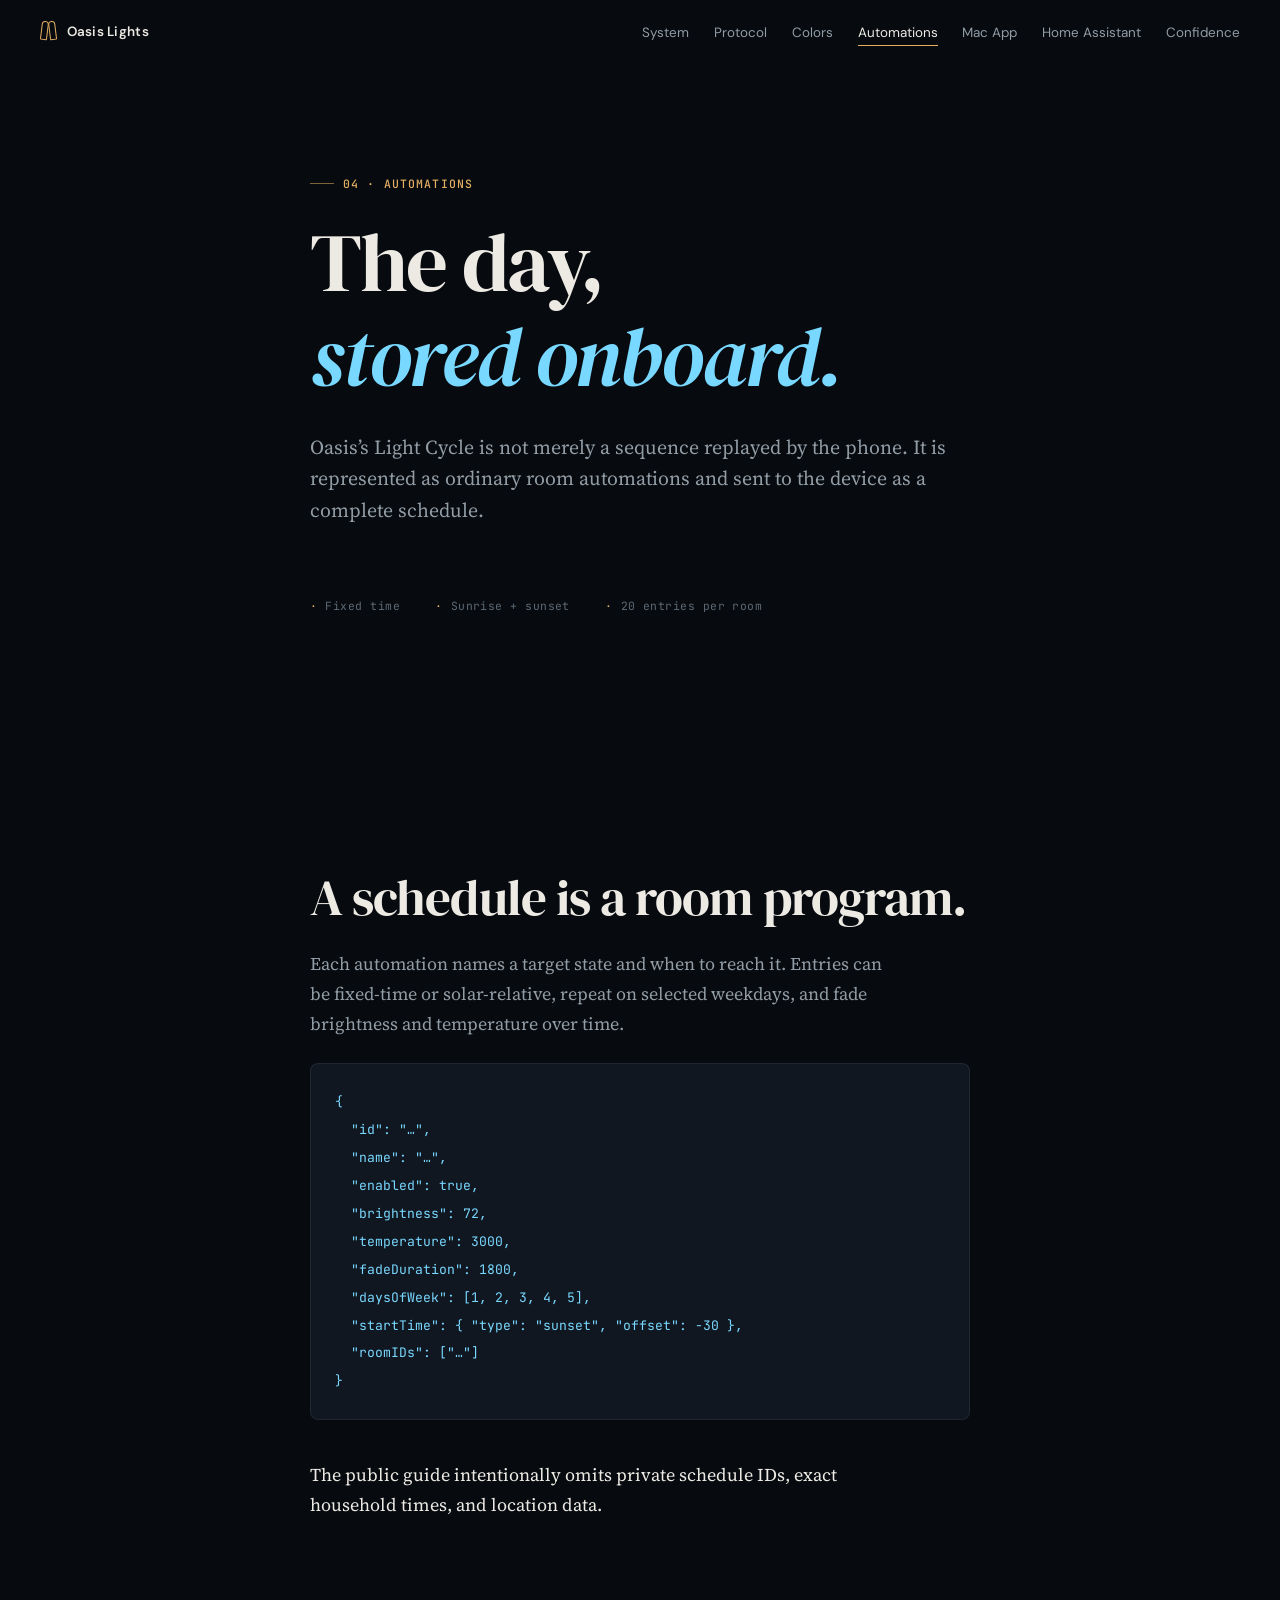
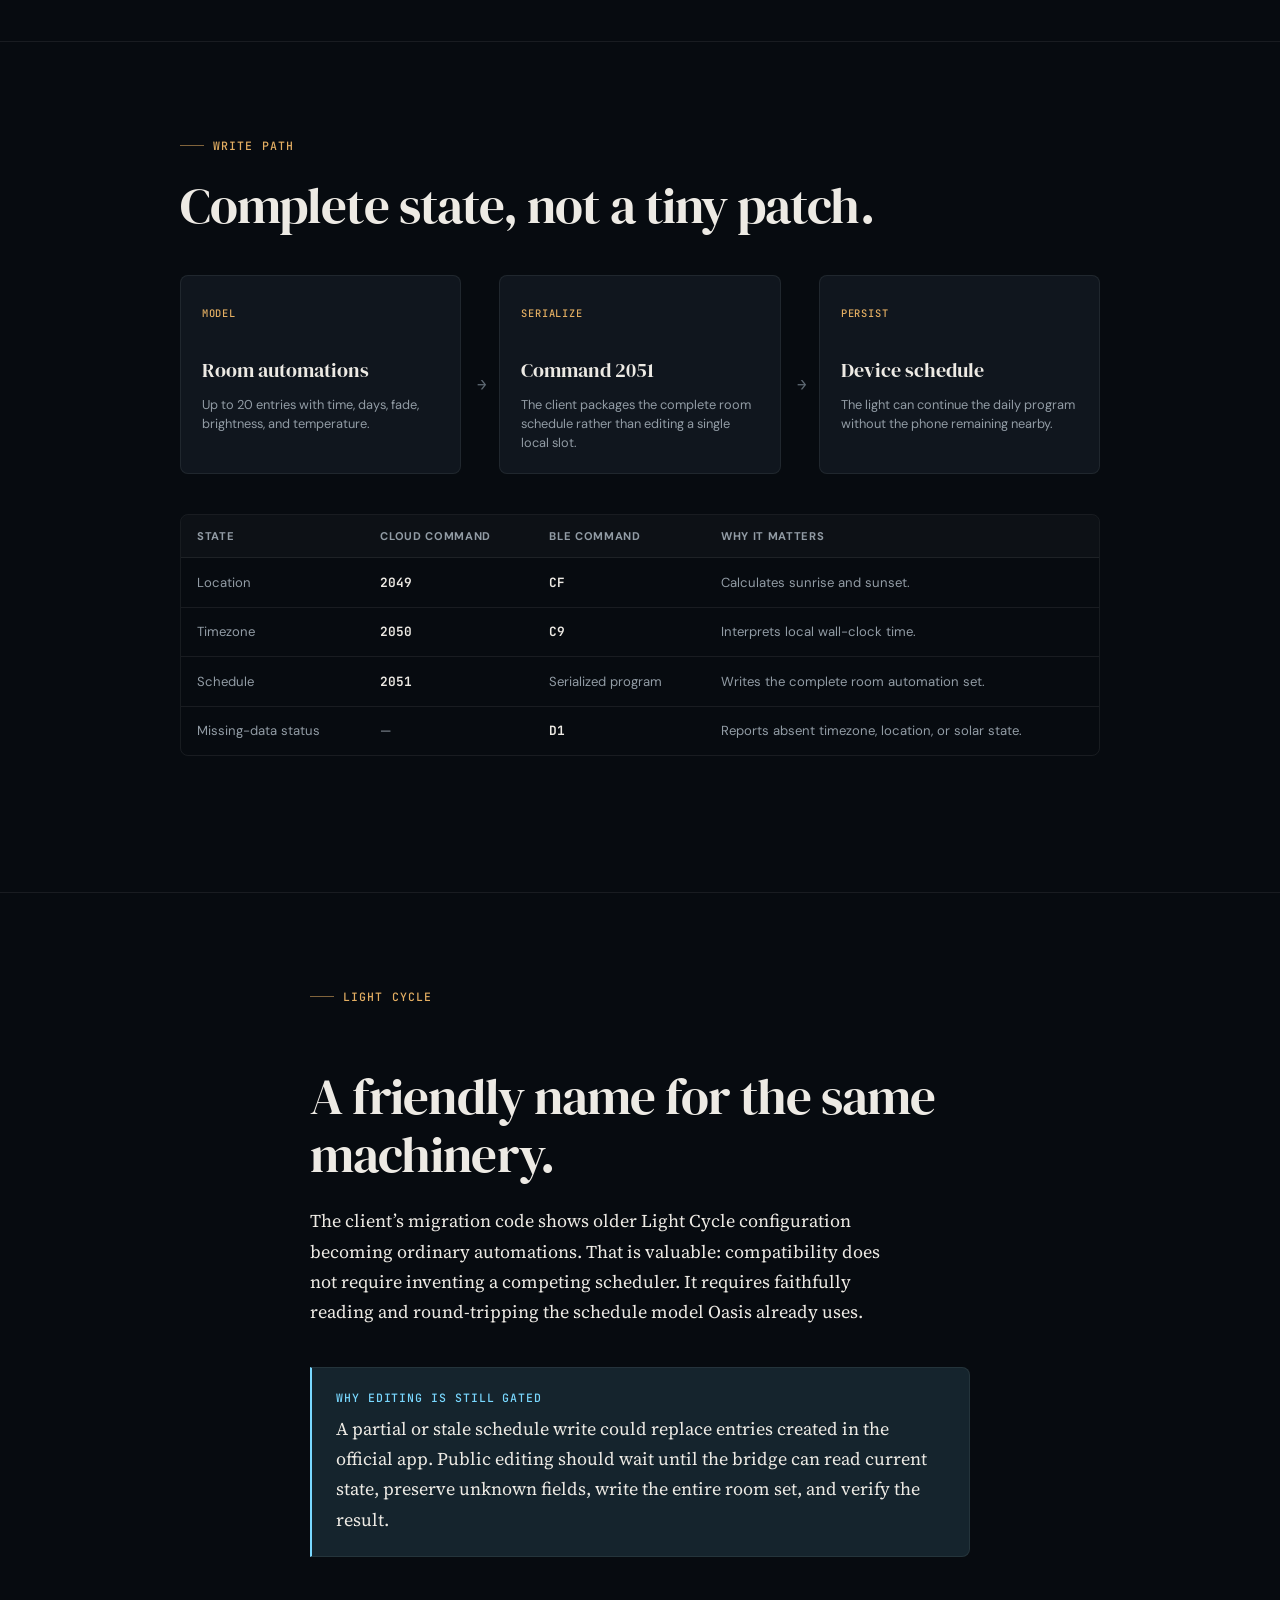
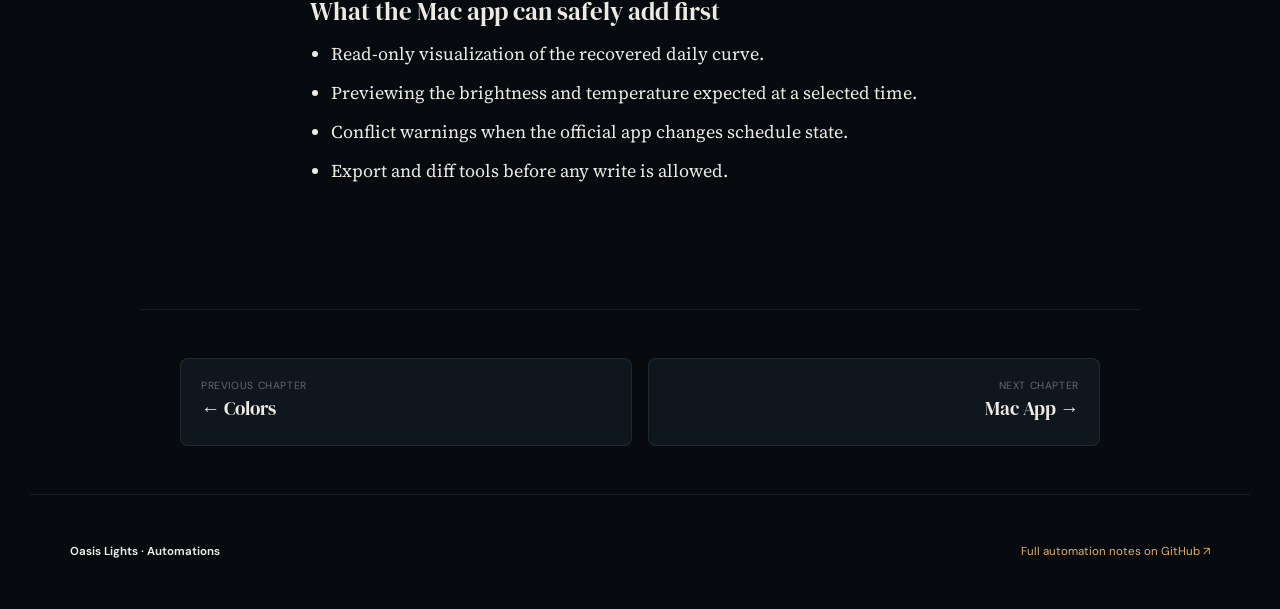
==== site/pages/automations.html @ af357dfb "Open-source Oasis Lights for Mac" ====
<!doctype html><html lang="en"><head><meta charset="utf-8"><meta name="viewport" content="width=device-width, initial-scale=1"><title>Automations — Oasis Lights Field Guide</title><meta name="description" content="The schedule and Light Cycle model inside Oasis lights."><link rel="stylesheet" href="../css/style.css?v=2"><script src="../js/main.js?v=2" defer></script></head>
<body><a class="skip-link" href="#main">Skip to content</a><nav class="nav" aria-label="Technical field guide"><a class="nav-logo" href="../index.html"><span class="mark" aria-hidden="true"></span> Oasis Lights</a><ul class="nav-links"><li><a href="system.html">System</a></li><li><a href="protocol.html">Protocol</a></li><li><a href="colors.html">Colors</a></li><li><a class="active" href="automations.html">Automations</a></li><li><a href="mac-app.html">Mac App</a></li><li><a href="home-assistant.html">Home Assistant</a></li><li><a href="confidence.html">Confidence</a></li></ul></nav>
<main class="page" id="main"><header class="hero container"><p class="section-label">04 · Automations</p><h1>The day,<br><em>stored onboard.</em></h1><p class="subtitle">Oasis’s Light Cycle is not merely a sequence replayed by the phone. It is represented as ordinary room automations and sent to the device as a complete schedule.</p><div class="hero-meta"><span>Fixed time</span><span>Sunrise + sunset</span><span>20 entries per room</span></div></header>
<section class="section"><div class="container prose fade-in"><h2>A schedule is a room program.</h2><p class="lead">Each automation names a target state and when to reach it. Entries can be fixed-time or solar-relative, repeat on selected weekdays, and fade brightness and temperature over time.</p><pre><code>{
  "id": "…",
  "name": "…",
  "enabled": true,
  "brightness": 72,
  "temperature": 3000,
  "fadeDuration": 1800,
  "daysOfWeek": [1, 2, 3, 4, 5],
  "startTime": { "type": "sunset", "offset": -30 },
  "roomIDs": ["…"]
}</code></pre><p>The public guide intentionally omits private schedule IDs, exact household times, and location data.</p></div></section>
<section class="section"><div class="container container--wide fade-in"><p class="section-label">Write path</p><h2>Complete state, not a tiny patch.</h2><div class="flow"><article class="flow-node"><span>Model</span><h3>Room automations</h3><p>Up to 20 entries with time, days, fade, brightness, and temperature.</p></article><article class="flow-node"><span>Serialize</span><h3>Command 2051</h3><p>The client packages the complete room schedule rather than editing a single local slot.</p></article><article class="flow-node"><span>Persist</span><h3>Device schedule</h3><p>The light can continue the daily program without the phone remaining nearby.</p></article></div>
<div class="table-wrap"><table><thead><tr><th>State</th><th>Cloud command</th><th>BLE command</th><th>Why it matters</th></tr></thead><tbody><tr><td>Location</td><td><strong>2049</strong></td><td><strong>CF</strong></td><td>Calculates sunrise and sunset.</td></tr><tr><td>Timezone</td><td><strong>2050</strong></td><td><strong>C9</strong></td><td>Interprets local wall-clock time.</td></tr><tr><td>Schedule</td><td><strong>2051</strong></td><td>Serialized program</td><td>Writes the complete room automation set.</td></tr><tr><td>Missing-data status</td><td>—</td><td><strong>D1</strong></td><td>Reports absent timezone, location, or solar state.</td></tr></tbody></table></div></div></section>
<section class="section"><div class="container prose fade-in"><p class="section-label">Light Cycle</p><h2>A friendly name for the same machinery.</h2><p>The client’s migration code shows older Light Cycle configuration becoming ordinary automations. That is valuable: compatibility does not require inventing a competing scheduler. It requires faithfully reading and round-tripping the schedule model Oasis already uses.</p><div class="callout callout--cyan"><div class="callout-title">Why editing is still gated</div><p>A partial or stale schedule write could replace entries created in the official app. Public editing should wait until the bridge can read current state, preserve unknown fields, write the entire room set, and verify the result.</p></div><h3>What the Mac app can safely add first</h3><ul><li>Read-only visualization of the recovered daily curve.</li><li>Previewing the brightness and temperature expected at a selected time.</li><li>Conflict warnings when the official app changes schedule state.</li><li>Export and diff tools before any write is allowed.</li></ul></div></section>
<div class="page-nav container container--wide"><a href="colors.html"><small>Previous chapter</small><strong>← Colors</strong></a><a href="mac-app.html"><small>Next chapter</small><strong>Mac App →</strong></a></div></main><footer class="site-footer"><div><strong>Oasis Lights · Automations</strong></div><div><a href="https://github.com/malpern/oasis-lights-mac/blob/main/Research/OASIS_AUTOMATION_PROTOCOL.md">Full automation notes on GitHub ↗</a></div></footer></body></html>
---- site/css/style.css ----
@import url('https://fonts.googleapis.com/css2?family=DM+Serif+Display:ital@0;1&family=Source+Serif+4:ital,opsz,wght@0,8..60,300..800;1,8..60,300..800&family=JetBrains+Mono:wght@300;400;500;600&family=DM+Sans:wght@300;400;500;600;700&display=swap');

:root {
  --bg: #070b10;
  --bg-warm: #0b0f14;
  --surface: rgba(18, 25, 33, 0.86);
  --surface-solid: #111922;
  --surface-hover: #16212c;
  --surface-border: rgba(255, 255, 255, 0.07);
  --text: #edeae4;
  --text-secondary: #929ca5;
  --text-tertiary: #5e6973;
  --accent: #e3ae62;
  --accent-dim: rgba(227, 174, 98, 0.13);
  --accent-glow: rgba(227, 174, 98, 0.28);
  --cyan: #79d8ff;
  --cyan-dim: rgba(121, 216, 255, 0.12);
  --green: #79bf94;
  --green-dim: rgba(121, 191, 148, 0.12);
  --red: #cf7871;
  --red-dim: rgba(207, 120, 113, 0.12);
  --violet: #a78bce;
  --code-bg: #101720;
  --font-display: 'DM Serif Display', Georgia, serif;
  --font-body: 'Source Serif 4', Georgia, serif;
  --font-mono: 'JetBrains Mono', 'SF Mono', monospace;
  --font-ui: 'DM Sans', -apple-system, sans-serif;
  --content-width: 740px;
  --wide-width: 1000px;
  --max-width: 1220px;
  --ease-out: cubic-bezier(0.16, 1, 0.3, 1);
}

*, *::before, *::after { box-sizing: border-box; margin: 0; padding: 0; }
html { scroll-behavior: smooth; -webkit-font-smoothing: antialiased; background: var(--bg); }
body { min-height: 100vh; overflow-x: hidden; color: var(--text); background: var(--bg); font-family: var(--font-body); font-size: 18px; line-height: 1.68; }
body::before { content: ''; position: fixed; inset: 0; z-index: -1; pointer-events: none; background: radial-gradient(ellipse 80% 50% at 50% -20%, rgba(227,174,98,.04), transparent), radial-gradient(ellipse 55% 45% at 90% 100%, rgba(121,216,255,.03), transparent); }
::selection { color: var(--accent); background: var(--accent-dim); }
a { color: var(--accent); text-decoration: none; transition: color 150ms ease; }
a:hover { color: var(--text); }
p { max-width: 66ch; margin-bottom: 1.5rem; }
strong { color: var(--text); font-weight: 650; }
em { color: var(--accent); }
h1, h2, h3 { color: var(--text); font-family: var(--font-display); font-weight: 400; line-height: 1.13; }
h1 { font-size: clamp(3rem, 6.5vw, 5.35rem); letter-spacing: -.025em; }
h2 { margin-bottom: 1.4rem; font-size: clamp(2.2rem, 4vw, 3.2rem); letter-spacing: -.018em; }
h3 { margin-bottom: .85rem; font-size: 1.55rem; }
h4 { margin-bottom: 1rem; color: var(--text-secondary); font: 500 .78rem/1.4 var(--font-ui); letter-spacing: .09em; text-transform: uppercase; }
code { padding: .12em .38em; border: 1px solid rgba(255,255,255,.05); border-radius: 4px; color: var(--cyan); background: var(--code-bg); font-family: var(--font-mono); font-size: .86em; }
pre { margin: 0 0 2.5rem; padding: 1.5rem; overflow: auto; border: 1px solid var(--surface-border); border-radius: 8px; background: var(--code-bg); line-height: 1.55; }
pre code { padding: 0; border: 0; background: none; font-size: .82rem; }

.skip-link { position: fixed; top: 10px; left: 10px; z-index: 1000; padding: .55rem .8rem; color: var(--bg); background: var(--text); font: 600 .75rem var(--font-ui); transform: translateY(-160%); }
.skip-link:focus { transform: translateY(0); }

.nav { position: fixed; inset: 0 0 auto; z-index: 100; display: flex; align-items: center; justify-content: space-between; padding: 1rem 2.5rem; transition: background 250ms ease, backdrop-filter 250ms ease; }
.nav.scrolled { border-bottom: 1px solid var(--surface-border); background: rgba(7,11,16,.86); backdrop-filter: blur(20px) saturate(1.2); }
.nav-logo { display: flex; align-items: center; gap: .6rem; color: var(--text); font: 600 .84rem var(--font-ui); letter-spacing: .02em; white-space: nowrap; }
.nav-logo .mark { position: relative; width: 17px; height: 22px; }
.nav-logo .mark::before, .nav-logo .mark::after { content: ''; position: absolute; top: 1px; width: 7px; height: 19px; border: 1px solid var(--accent); border-radius: 7px 7px 2px 2px; }
.nav-logo .mark::before { left: 1px; transform: rotate(7deg); }
.nav-logo .mark::after { right: 1px; transform: rotate(-7deg); }
.nav-links { display: flex; gap: 1.55rem; list-style: none; }
.nav-links a { position: relative; color: var(--text-secondary); font: 400 .84rem var(--font-ui); white-space: nowrap; }
.nav-links a:hover, .nav-links a.active { color: var(--text); }
.nav-links a.active::after { content: ''; position: absolute; right: 0; bottom: -5px; left: 0; height: 1px; background: var(--accent); }

.page { min-height: 100vh; padding-top: 80px; }
.container { width: 100%; max-width: var(--content-width); margin: 0 auto; padding-right: 2.5rem; padding-left: 2.5rem; }
.container--wide { max-width: var(--wide-width); }
.container--full { max-width: var(--max-width); }
.section { padding-top: 6rem; padding-bottom: 6rem; }
.section + .section { border-top: 1px solid var(--surface-border); }
.section-label { display: flex; align-items: center; gap: .55rem; margin-bottom: 1.5rem; color: var(--accent); font: 500 .72rem var(--font-mono); letter-spacing: .1em; text-transform: uppercase; }
.section-label::before { content: ''; width: 24px; height: 1px; background: var(--accent); opacity: .55; }
.subtitle { margin-top: 1.8rem; color: var(--text-secondary); font-size: 1.24rem; line-height: 1.58; }

.hero { position: relative; display: flex; flex-direction: column; justify-content: center; min-height: 67vh; padding-top: 6rem; padding-bottom: 6rem; }
.hero--home { min-height: 84vh; }
.hero--home::before { content: ''; position: absolute; z-index: -1; top: 4%; right: -24%; width: 760px; height: 760px; border: 1px solid rgba(227,174,98,.07); border-radius: 50%; background: radial-gradient(circle at 50% 50%, rgba(121,216,255,.08), transparent 50%); }
.hero--home::after { content: ''; position: absolute; z-index: -1; top: 12%; right: -12%; width: 520px; height: 520px; border: 1px solid rgba(227,174,98,.05); border-radius: 50%; }
.hero h1 em { color: var(--cyan); font-style: italic; }
.hero-meta { display: flex; flex-wrap: wrap; gap: 2.2rem; margin-top: 3rem; color: var(--text-tertiary); font: 400 .71rem var(--font-mono); letter-spacing: .04em; }
.hero-meta span::before { content: '·'; margin-right: .5rem; color: var(--accent); }
.hero-visual { position: absolute; z-index: -2; top: 5%; right: -35%; width: 72%; height: 90%; opacity: .18; object-fit: cover; object-position: 30% center; mask-image: linear-gradient(90deg, transparent, black 35%, black 74%, transparent); }
.hero--home > :not(.official-hero-media) { position: relative; z-index: 1; max-width: 56%; }
.official-hero-media { position: absolute; z-index: 0; top: 11%; right: -2%; width: 53%; margin: 0; }
.official-hero-media::before { content: ''; position: absolute; z-index: 1; inset: 0; pointer-events: none; background: linear-gradient(90deg, var(--bg), transparent 32%), linear-gradient(0deg, rgba(7,11,16,.25), transparent 35%); }
.official-hero-media a { display: block; overflow: hidden; border: 1px solid var(--surface-border); border-radius: 10px; }
.official-hero-media img { display: block; width: 100%; aspect-ratio: 1.75; object-fit: cover; opacity: .84; filter: saturate(.86) contrast(1.03); transition: opacity 220ms ease, transform 500ms var(--ease-out); }
.official-hero-media a:hover img { opacity: 1; transform: scale(1.015); }
.official-hero-media figcaption { position: relative; z-index: 2; margin-top: .7rem; color: var(--text-tertiary); font: 400 .65rem/1.4 var(--font-ui); text-align: right; }

.product-intro { padding-top: 4rem; }
.product-gallery { display: grid; grid-template-columns: 1.3fr 1fr 1fr; gap: .8rem; margin-top: 2.5rem; }
.product-gallery figure { overflow: hidden; border: 1px solid var(--surface-border); border-radius: 8px; background: var(--surface); }
.product-gallery figure > a { display: block; overflow: hidden; }
.product-gallery img { display: block; width: 100%; aspect-ratio: 1.55; object-fit: cover; filter: saturate(.88); transition: filter 220ms ease, transform 500ms var(--ease-out); }
.product-gallery a:hover img { filter: saturate(1.05); transform: scale(1.025); }
.product-gallery figcaption { padding: .65rem .75rem; color: var(--text-tertiary); font: 400 .67rem/1.4 var(--font-ui); }
.provenance-note { max-width: none; margin: 1.2rem 0 0; color: var(--text-tertiary); font: 400 .72rem/1.55 var(--font-ui); }

.stats { display: grid; grid-template-columns: repeat(5, 1fr); gap: 1px; margin-top: 2rem; overflow: hidden; border: 1px solid var(--surface-border); border-radius: 8px; background: var(--surface-border); }
.stat { padding: 1.5rem 1rem; background: var(--surface); text-align: center; }
.stat-value { color: var(--accent); font: 500 1.55rem var(--font-mono); }
.stat-label { margin-top: .35rem; color: var(--text-tertiary); font: 500 .67rem var(--font-ui); letter-spacing: .04em; text-transform: uppercase; }

.explore-grid, .card-grid { display: grid; grid-template-columns: repeat(2, 1fr); gap: 1rem; margin-top: 3rem; }
.explore-card, .card { position: relative; display: block; padding: 1.65rem; overflow: hidden; border: 1px solid var(--surface-border); border-radius: 8px; color: var(--text); background: var(--surface); transition: transform 240ms var(--ease-out), border-color 240ms ease, background 240ms ease; }
.explore-card:hover, .card:hover { color: var(--text); background: var(--surface-hover); border-color: rgba(227,174,98,.28); transform: translateY(-3px); }
.explore-card h3, .card h3 { margin-bottom: .55rem; }
.explore-card p, .card p { margin-bottom: 0; color: var(--text-secondary); font: 400 .9rem/1.55 var(--font-ui); }
.explore-card .card-link { display: inline-block; margin-top: 1.4rem; color: var(--accent); font: 500 .72rem var(--font-ui); letter-spacing: .04em; text-transform: uppercase; }
.explore-card.featured { grid-column: span 2; min-height: 260px; background: linear-gradient(120deg, rgba(227,174,98,.11), transparent 50%), var(--surface); }
.explore-card .number { position: absolute; top: 1.5rem; right: 1.5rem; color: var(--text-tertiary); font: 400 .7rem var(--font-mono); }

.assessment-grid { display: grid; grid-template-columns: repeat(2, 1fr); gap: 1.2rem; margin-top: 2.5rem; }
.level-card { padding: 1.5rem; border: 1px solid var(--surface-border); border-radius: 8px; background: var(--surface); }
.level-head { display: flex; align-items: center; justify-content: space-between; }
.level-number { color: var(--accent); font: 500 .72rem var(--font-mono); letter-spacing: .08em; text-transform: uppercase; }
.level-score { color: var(--text-secondary); font: 400 .78rem var(--font-mono); }
.level-card h3 { margin-top: 1.4rem; }
.level-card p { margin-bottom: 1.25rem; color: var(--text-secondary); font: .88rem/1.55 var(--font-ui); }
.meter { height: 3px; overflow: hidden; background: rgba(255,255,255,.06); }
.meter span { display: block; width: var(--score); height: 100%; background: linear-gradient(90deg, var(--accent), var(--cyan)); }

.method-list { display: grid; grid-template-columns: repeat(2, 1fr); gap: 2rem 3rem; margin-top: 2.5rem; counter-reset: method; }
.method { position: relative; padding-left: 2.8rem; counter-increment: method; }
.method::before { content: counter(method); position: absolute; top: .1rem; left: 0; display: grid; place-items: center; width: 1.8rem; height: 1.8rem; border: 1px solid var(--surface-border); border-radius: 50%; color: var(--accent); font: 500 .65rem var(--font-mono); }
.method h3 { font-size: 1.25rem; }
.method p { color: var(--text-secondary); font: .87rem/1.55 var(--font-ui); }

.prose h2 { margin-top: 4rem; }
.prose h3 { margin-top: 2.5rem; }
.prose ul, .prose ol { margin: 0 0 1.7rem 1.3rem; }
.prose li { margin-bottom: .55rem; }
.lead { color: var(--text-secondary); font-size: 1.12rem; }

.callout { margin: 2.5rem 0; padding: 1.35rem 1.5rem; border: 1px solid var(--surface-border); border-left: 2px solid var(--accent); border-radius: 0 8px 8px 0; background: var(--surface); }
.callout--cyan { border-left-color: var(--cyan); background: var(--cyan-dim); }
.callout--green { border-left-color: var(--green); background: var(--green-dim); }
.callout--danger { border-left-color: var(--red); background: var(--red-dim); }
.callout-title { margin-bottom: .55rem; color: var(--accent); font: 500 .72rem var(--font-mono); letter-spacing: .08em; text-transform: uppercase; }
.callout--cyan .callout-title { color: var(--cyan); }
.callout--green .callout-title { color: var(--green); }
.callout--danger .callout-title { color: var(--red); }
.callout p:last-child { margin-bottom: 0; }

.table-wrap { margin: 2.5rem 0; overflow-x: auto; border: 1px solid var(--surface-border); border-radius: 8px; }
table { width: 100%; border-collapse: collapse; font: 400 .82rem/1.5 var(--font-ui); }
th { padding: .8rem 1rem; color: var(--text-secondary); background: rgba(255,255,255,.025); font-size: .7rem; letter-spacing: .06em; text-align: left; text-transform: uppercase; }
td { padding: .9rem 1rem; border-top: 1px solid var(--surface-border); color: var(--text-secondary); vertical-align: top; }
td strong { font-family: var(--font-mono); font-size: .8rem; }
.tag { display: inline-block; padding: .25rem .45rem; border-radius: 3px; color: var(--text-secondary); background: rgba(255,255,255,.05); font: 500 .62rem var(--font-mono); letter-spacing: .04em; text-transform: uppercase; white-space: nowrap; }
.tag--confirmed { color: var(--green); background: var(--green-dim); }
.tag--partial { color: var(--accent); background: var(--accent-dim); }
.tag--unknown { color: var(--violet); background: rgba(167,139,206,.12); }
.tag--excluded { color: var(--red); background: var(--red-dim); }

.flow { display: grid; grid-template-columns: repeat(3, 1fr); gap: 2.4rem; margin: 2.5rem 0; }
.flow-node { position: relative; min-height: 160px; padding: 1.3rem; border: 1px solid var(--surface-border); border-radius: 8px; background: var(--surface); }
.flow-node:not(:last-child)::after { content: '→'; position: absolute; top: 50%; right: -1.7rem; color: var(--text-tertiary); font: 400 1rem var(--font-mono); }
.flow-node span { color: var(--accent); font: 500 .65rem var(--font-mono); letter-spacing: .08em; text-transform: uppercase; }
.flow-node h3 { margin-top: 2rem; font-size: 1.25rem; }
.flow-node p { margin: 0; color: var(--text-secondary); font: .8rem/1.5 var(--font-ui); }

.architecture-stack { margin: 3rem 0; }
.stack-box { padding: 1.4rem; border: 1px solid var(--surface-border); border-radius: 8px; background: var(--surface); text-align: center; }
.stack-box + .stack-arrow { height: 54px; }
.stack-box strong { display: block; font: 600 1rem var(--font-ui); }
.stack-box span { color: var(--text-tertiary); font: .7rem var(--font-mono); }
.stack-box.accent { border-color: rgba(121,216,255,.35); box-shadow: 0 0 30px rgba(121,216,255,.05); }
.stack-box.accent strong { color: var(--cyan); }
.stack-arrow { position: relative; display: grid; place-items: center; color: var(--text-tertiary); font: .64rem var(--font-mono); letter-spacing: .05em; }
.stack-arrow::before { content: ''; position: absolute; top: 0; left: 50%; width: 1px; height: 100%; background: linear-gradient(var(--surface-border), var(--accent), var(--surface-border)); }
.stack-arrow span { position: relative; padding: .25rem .5rem; background: var(--bg); }

.preset-grid { display: grid; grid-template-columns: repeat(3, 1fr); gap: .75rem; margin: 2.5rem 0; }
.preset { padding: 1rem; border: 1px solid var(--surface-border); border-radius: 7px; background: var(--surface); }
.swatch { width: 100%; height: 72px; margin-bottom: .8rem; border-radius: 4px; background: var(--swatch); box-shadow: inset 0 0 30px rgba(255,255,255,.3), 0 0 24px color-mix(in srgb, var(--swatch) 20%, transparent); }
.preset strong { display: block; font: 600 .82rem var(--font-ui); }
.preset span { color: var(--text-tertiary); font: .68rem var(--font-mono); }

.light-lab { margin: 3rem 0; overflow: hidden; border: 1px solid var(--surface-border); border-radius: 9px; background: #050a0f; }
.lab-head { display: flex; justify-content: space-between; padding: .9rem 1rem; border-bottom: 1px solid var(--surface-border); color: var(--text-secondary); font: 500 .65rem var(--font-mono); letter-spacing: .08em; }
.lab-head span:last-child { color: var(--text-tertiary); }
.lab-stage { --lab-color: #ffb45a; --lab-brightness: .82; position: relative; display: flex; align-items: flex-end; justify-content: center; gap: 24px; height: 360px; overflow: hidden; background: radial-gradient(ellipse at 50% 88%, color-mix(in srgb, var(--lab-color) 36%, transparent), transparent 48%), linear-gradient(#081725, #030609 80%); }
.lab-light { position: relative; z-index: 2; width: 72px; height: 230px; border-radius: 44% 44% 12px 12px / 11% 11% 7px 7px; background: linear-gradient(90deg, #26343e, var(--lab-color), #1c2830); box-shadow: 0 0 calc(15px + 38px * var(--lab-brightness)) color-mix(in srgb, var(--lab-color) 48%, transparent); opacity: calc(.45 + var(--lab-brightness) * .55); }
.lab-light:last-child { width: 62px; height: 190px; }
.lab-light::after { content: ''; position: absolute; inset: 10px 11px 13px; border-radius: inherit; background: color-mix(in srgb, var(--lab-color) 75%, white); box-shadow: inset 0 0 16px white; }
.lab-controls { display: grid; grid-template-columns: .75fr 1.25fr auto; gap: 1rem; align-items: center; padding: 1rem; border-top: 1px solid var(--surface-border); }
.lab-controls label { display: flex; align-items: center; gap: .6rem; color: var(--text-tertiary); font: 500 .64rem var(--font-mono); letter-spacing: .06em; }
.lab-controls input[type=color] { width: 34px; height: 24px; padding: 0; border: 0; background: none; }
.lab-controls input[type=range] { width: 100%; accent-color: var(--cyan); }
.lab-controls output { color: var(--text-secondary); font: .66rem var(--font-mono); }

.confidence-block { margin: 3rem 0; }
.confidence-head { display: flex; align-items: end; justify-content: space-between; margin-bottom: 1rem; }
.confidence-head h3 { margin: 0; }
.confidence-score { color: var(--accent); font: 500 1.2rem var(--font-mono); }
.confidence-bar { height: 5px; overflow: hidden; border-radius: 3px; background: rgba(255,255,255,.06); }
.confidence-bar span { display: block; width: var(--score); height: 100%; background: linear-gradient(90deg, var(--accent), var(--cyan)); }
.evidence-columns { display: grid; grid-template-columns: 1fr 1fr; gap: 2rem; margin-top: 1.6rem; }
.evidence-columns h4 { color: var(--green); }
.evidence-columns > div:last-child h4 { color: var(--violet); }
.evidence-columns ul { margin-left: 1rem; color: var(--text-secondary); font: .86rem/1.55 var(--font-ui); }
.evidence-columns li { margin-bottom: .45rem; }

.page-nav { display: grid; grid-template-columns: 1fr 1fr; gap: 1rem; padding-top: 3rem; padding-bottom: 3rem; border-top: 1px solid var(--surface-border); }
.page-nav a { padding: 1.25rem; border: 1px solid var(--surface-border); border-radius: 8px; background: var(--surface); }
.page-nav a:last-child { text-align: right; }
.page-nav small { display: block; color: var(--text-tertiary); font: .65rem var(--font-ui); letter-spacing: .06em; text-transform: uppercase; }
.page-nav strong { font-family: var(--font-display); font-size: 1.2rem; font-weight: 400; }

.site-footer { display: flex; justify-content: space-between; gap: 3rem; max-width: var(--max-width); margin: 0 auto; padding: 3rem 2.5rem; border-top: 1px solid var(--surface-border); color: var(--text-tertiary); font: 400 .72rem/1.55 var(--font-ui); }
.site-footer p { margin: 0; }
.site-footer div:last-child { max-width: 620px; text-align: right; }

.fade-in { opacity: 0; transform: translateY(14px); transition: opacity 650ms var(--ease-out), transform 650ms var(--ease-out); }
.fade-in.visible { opacity: 1; transform: translateY(0); }

@media (max-width: 900px) {
  .nav { padding-right: 1.25rem; padding-left: 1.25rem; }
  .nav-links { max-width: 70vw; gap: 1.2rem; overflow-x: auto; scrollbar-width: none; }
  .nav-links::-webkit-scrollbar { display: none; }
  .container { padding-right: 1.5rem; padding-left: 1.5rem; }
  .stats { grid-template-columns: repeat(3, 1fr); }
  .explore-grid, .card-grid, .assessment-grid { grid-template-columns: 1fr; }
  .explore-card.featured { grid-column: auto; }
  .method-list { grid-template-columns: 1fr; }
  .flow { grid-template-columns: 1fr; gap: 1rem; }
  .flow-node:not(:last-child)::after { content: '↓'; top: auto; right: 50%; bottom: -1.2rem; }
  .hero--home > :not(.official-hero-media) { max-width: 62%; }
  .official-hero-media { right: -12%; width: 58%; }
  .product-gallery { grid-template-columns: 1fr 1fr; }
  .product-gallery figure:first-child { grid-column: span 2; }
}

@media (max-width: 620px) {
  body { font-size: 17px; }
  .nav { align-items: flex-start; flex-direction: column; gap: .75rem; padding-top: .8rem; padding-bottom: .8rem; background: rgba(7,11,16,.92); backdrop-filter: blur(18px); }
  .nav-links { width: 100%; max-width: 100%; padding-bottom: .25rem; }
  .nav-links a { font-size: .75rem; }
  .page { padding-top: 112px; }
  .container { padding-right: 1rem; padding-left: 1rem; }
  .section { padding-top: 4rem; padding-bottom: 4rem; }
  .hero, .hero--home { min-height: 66vh; padding-top: 3.5rem; padding-bottom: 3.5rem; }
  .hero-visual { right: -80%; width: 140%; opacity: .13; }
  .hero--home > :not(.official-hero-media) { max-width: none; }
  .official-hero-media { position: relative; top: auto; right: auto; width: 100%; margin-top: 2.5rem; }
  .official-hero-media::before { background: linear-gradient(0deg, rgba(7,11,16,.18), transparent 45%); }
  .official-hero-media figcaption { text-align: left; }
  .hero-meta { gap: .8rem 1.2rem; }
  .stats { grid-template-columns: repeat(2, 1fr); }
  .preset-grid { grid-template-columns: repeat(2, 1fr); }
  .lab-stage { height: 300px; }
  .lab-controls { grid-template-columns: 1fr; }
  .evidence-columns { grid-template-columns: 1fr; }
  .page-nav { grid-template-columns: 1fr; }
  .page-nav a:last-child { text-align: left; }
  .site-footer { flex-direction: column; padding-right: 1rem; padding-left: 1rem; }
  .site-footer div:last-child { text-align: left; }
  .product-gallery { grid-template-columns: 1fr; }
  .product-gallery figure:first-child { grid-column: auto; }
}

@media (prefers-reduced-motion: reduce) {
  html { scroll-behavior: auto; }
  *, *::before, *::after { transition-duration: .01ms !important; animation-duration: .01ms !important; }
  .fade-in { opacity: 1; transform: none; }
}
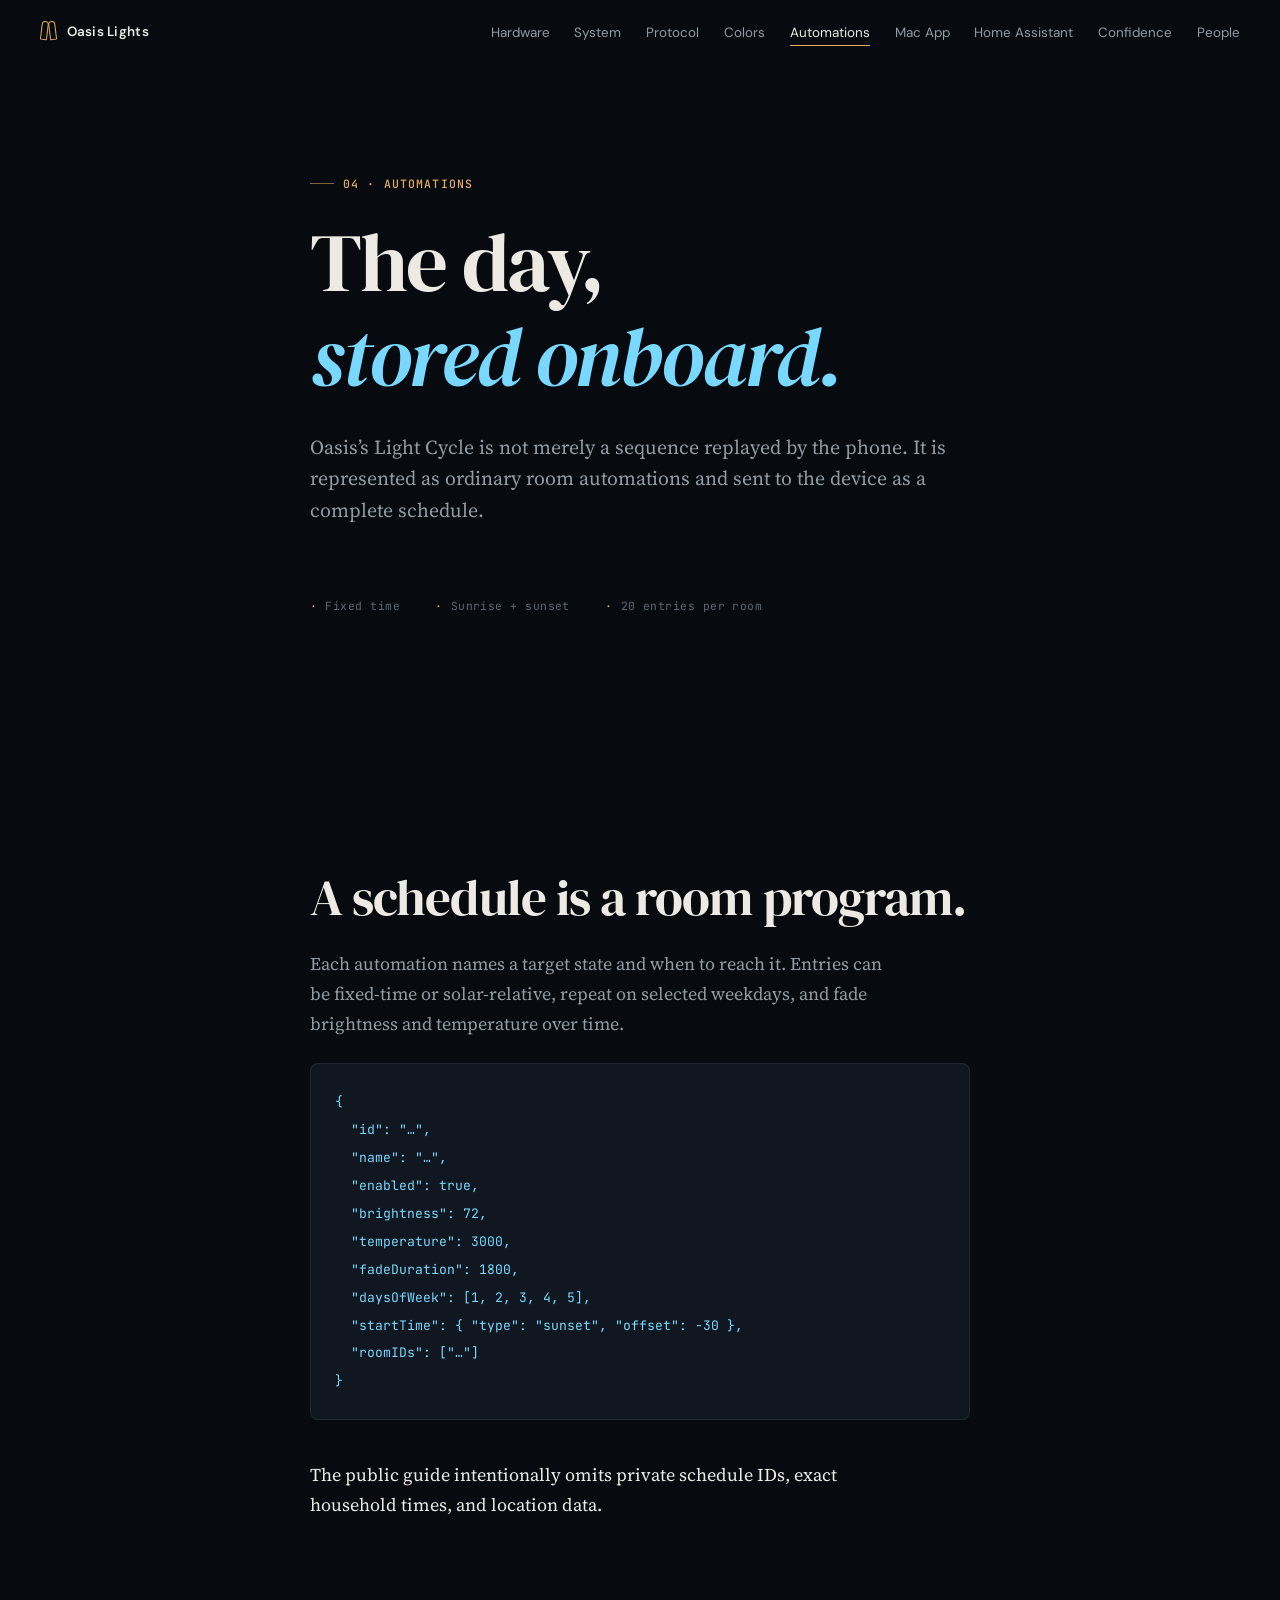
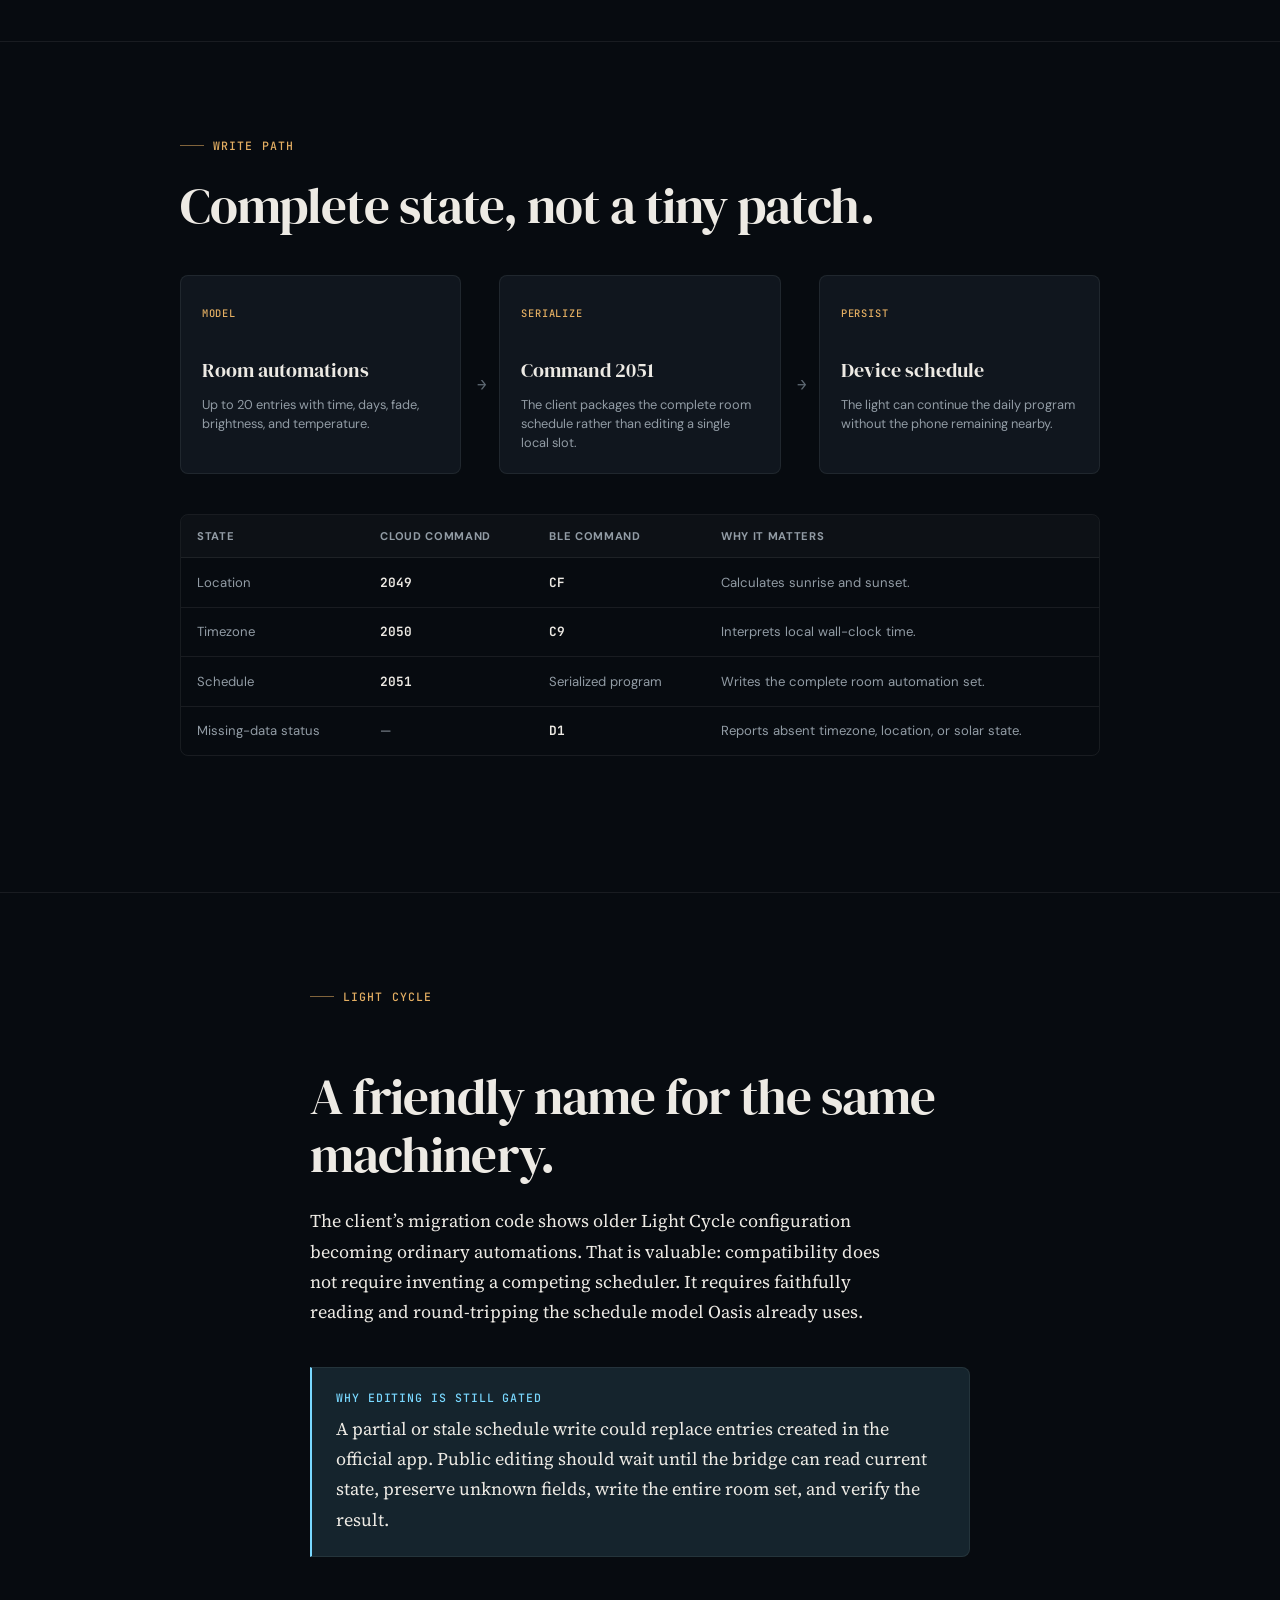
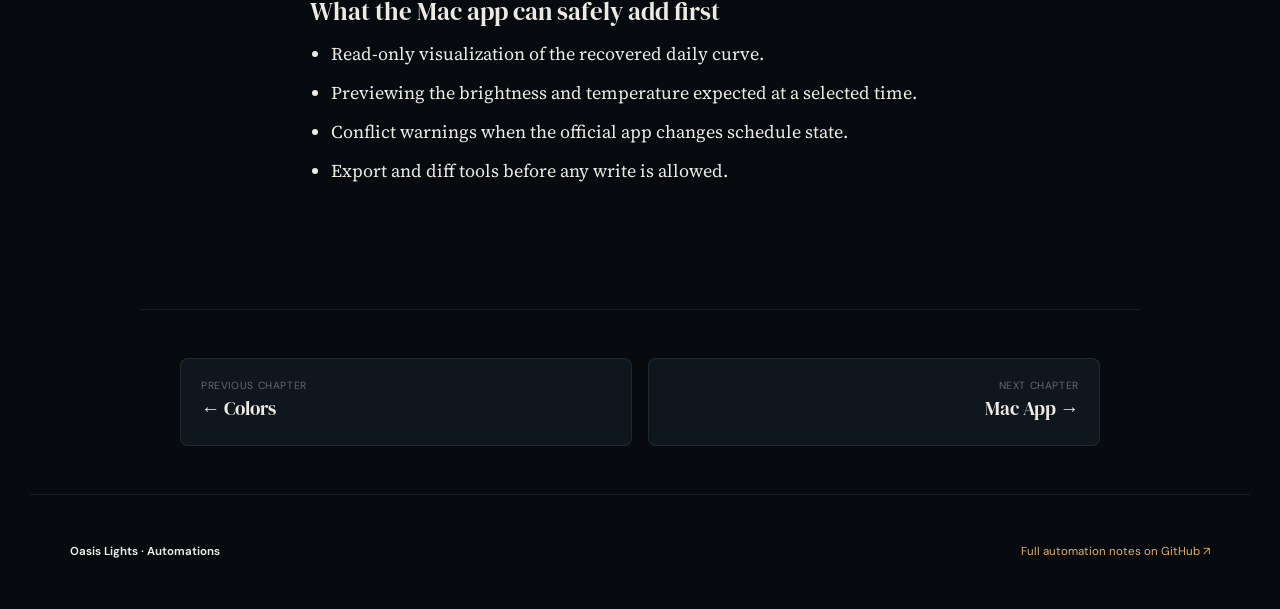
==== commit ecafd343: "Expand Oasis field guide with hardware research" ====
--- a/site/pages/automations.html
+++ b/site/pages/automations.html
@@ -1,5 +1,5 @@
-<!doctype html><html lang="en"><head><meta charset="utf-8"><meta name="viewport" content="width=device-width, initial-scale=1"><title>Automations — Oasis Lights Field Guide</title><meta name="description" content="The schedule and Light Cycle model inside Oasis lights."><link rel="stylesheet" href="../css/style.css?v=2"><script src="../js/main.js?v=2" defer></script></head>
-<body><a class="skip-link" href="#main">Skip to content</a><nav class="nav" aria-label="Technical field guide"><a class="nav-logo" href="../index.html"><span class="mark" aria-hidden="true"></span> Oasis Lights</a><ul class="nav-links"><li><a href="system.html">System</a></li><li><a href="protocol.html">Protocol</a></li><li><a href="colors.html">Colors</a></li><li><a class="active" href="automations.html">Automations</a></li><li><a href="mac-app.html">Mac App</a></li><li><a href="home-assistant.html">Home Assistant</a></li><li><a href="confidence.html">Confidence</a></li></ul></nav>
+<!doctype html><html lang="en"><head><meta charset="utf-8"><meta name="viewport" content="width=device-width, initial-scale=1"><title>Automations — Oasis Lights Field Guide</title><meta name="description" content="The schedule and Light Cycle model inside Oasis lights."><link rel="stylesheet" href="../css/style.css?v=3"><script src="../js/main.js?v=2" defer></script></head>
+<body><a class="skip-link" href="#main">Skip to content</a><nav class="nav" aria-label="Technical field guide"><a class="nav-logo" href="../index.html"><span class="mark" aria-hidden="true"></span> Oasis Lights</a><ul class="nav-links"><li><a href="hardware.html">Hardware</a></li><li><a href="system.html">System</a></li><li><a href="protocol.html">Protocol</a></li><li><a href="colors.html">Colors</a></li><li><a class="active" href="automations.html">Automations</a></li><li><a href="mac-app.html">Mac App</a></li><li><a href="home-assistant.html">Home Assistant</a></li><li><a href="confidence.html">Confidence</a></li><li><a href="people.html">People</a></li></ul></nav>
 <main class="page" id="main"><header class="hero container"><p class="section-label">04 · Automations</p><h1>The day,<br><em>stored onboard.</em></h1><p class="subtitle">Oasis’s Light Cycle is not merely a sequence replayed by the phone. It is represented as ordinary room automations and sent to the device as a complete schedule.</p><div class="hero-meta"><span>Fixed time</span><span>Sunrise + sunset</span><span>20 entries per room</span></div></header>
 <section class="section"><div class="container prose fade-in"><h2>A schedule is a room program.</h2><p class="lead">Each automation names a target state and when to reach it. Entries can be fixed-time or solar-relative, repeat on selected weekdays, and fade brightness and temperature over time.</p><pre><code>{
   "id": "…",
--- a/site/css/style.css
+++ b/site/css/style.css
@@ -100,6 +100,33 @@
 .product-gallery figcaption { padding: .65rem .75rem; color: var(--text-tertiary); font: 400 .67rem/1.4 var(--font-ui); }
 .provenance-note { max-width: none; margin: 1.2rem 0 0; color: var(--text-tertiary); font: 400 .72rem/1.55 var(--font-ui); }
 
+.hardware-gallery { display: grid; grid-template-columns: 1.15fr 1fr 1fr; gap: .8rem; margin-top: 2.5rem; }
+.hardware-gallery figure { overflow: hidden; border: 1px solid var(--surface-border); border-radius: 8px; background: var(--surface); }
+.hardware-gallery figure > a { display: block; height: 280px; overflow: hidden; background: #f4f4f2; }
+.hardware-gallery img { width: 100%; height: 100%; object-fit: cover; transition: transform 500ms var(--ease-out); }
+.hardware-gallery a:hover img { transform: scale(1.025); }
+.hardware-gallery figcaption { padding: .8rem .9rem 1rem; }
+.hardware-gallery figcaption strong { display: block; margin-bottom: .3rem; font: 600 .82rem var(--font-ui); }
+.hardware-gallery figcaption span { display: block; color: var(--text-tertiary); font: .72rem/1.45 var(--font-ui); }
+
+.spec-grid { display: grid; grid-template-columns: repeat(2, 1fr); gap: 1rem; margin: 2.5rem 0; }
+.spec-grid article { padding: 1.3rem; border: 1px solid var(--surface-border); border-top: 2px solid var(--accent); border-radius: 7px; background: var(--surface); }
+.spec-grid span, .person-role { display: block; margin-bottom: .8rem; color: var(--cyan); font: 500 .65rem var(--font-mono); letter-spacing: .07em; text-transform: uppercase; }
+.spec-grid strong { display: block; font: 400 1.55rem var(--font-display); }
+.spec-grid p { margin: .55rem 0 0; color: var(--text-secondary); font: .78rem/1.5 var(--font-ui); }
+
+.kelvin-curve { display: grid; gap: .7rem; margin: 2.5rem 0; }
+.kelvin-curve > div { display: grid; grid-template-columns: 90px 1fr 170px; gap: 1rem; align-items: center; }
+.kelvin-curve b { font: 500 .78rem var(--font-mono); }
+.kelvin-curve span { height: 14px; border-radius: 7px; background: linear-gradient(90deg, #ff9d3a var(--warm), #f7f1df var(--warm), #d9eeff 100%); box-shadow: 0 0 18px rgba(255,186,92,.12); }
+.kelvin-curve small { color: var(--text-tertiary); font: .66rem var(--font-mono); }
+
+.people-grid { display: grid; grid-template-columns: repeat(2, 1fr); gap: 1rem; margin-top: 2.5rem; }
+.person-card { padding: 1.5rem; border: 1px solid var(--surface-border); border-radius: 8px; background: var(--surface); }
+.person-card h3 { margin-bottom: .65rem; }
+.person-card p { color: var(--text-secondary); font: .85rem/1.58 var(--font-ui); }
+.evidence-link { font: 500 .7rem var(--font-ui); letter-spacing: .04em; text-transform: uppercase; }
+
 .stats { display: grid; grid-template-columns: repeat(5, 1fr); gap: 1px; margin-top: 2rem; overflow: hidden; border: 1px solid var(--surface-border); border-radius: 8px; background: var(--surface-border); }
 .stat { padding: 1.5rem 1rem; background: var(--surface); text-align: center; }
 .stat-value { color: var(--accent); font: 500 1.55rem var(--font-mono); }
@@ -234,6 +261,8 @@
   .official-hero-media { right: -12%; width: 58%; }
   .product-gallery { grid-template-columns: 1fr 1fr; }
   .product-gallery figure:first-child { grid-column: span 2; }
+  .hardware-gallery { grid-template-columns: 1fr 1fr; }
+  .hardware-gallery figure:first-child { grid-column: span 2; }
 }
 
 @media (max-width: 620px) {
@@ -256,6 +285,10 @@
   .lab-stage { height: 300px; }
   .lab-controls { grid-template-columns: 1fr; }
   .evidence-columns { grid-template-columns: 1fr; }
+  .hardware-gallery, .spec-grid, .people-grid { grid-template-columns: 1fr; }
+  .hardware-gallery figure:first-child { grid-column: auto; }
+  .kelvin-curve > div { grid-template-columns: 72px 1fr; }
+  .kelvin-curve small { grid-column: 2; }
   .page-nav { grid-template-columns: 1fr; }
   .page-nav a:last-child { text-align: left; }
   .site-footer { flex-direction: column; padding-right: 1rem; padding-left: 1rem; }
